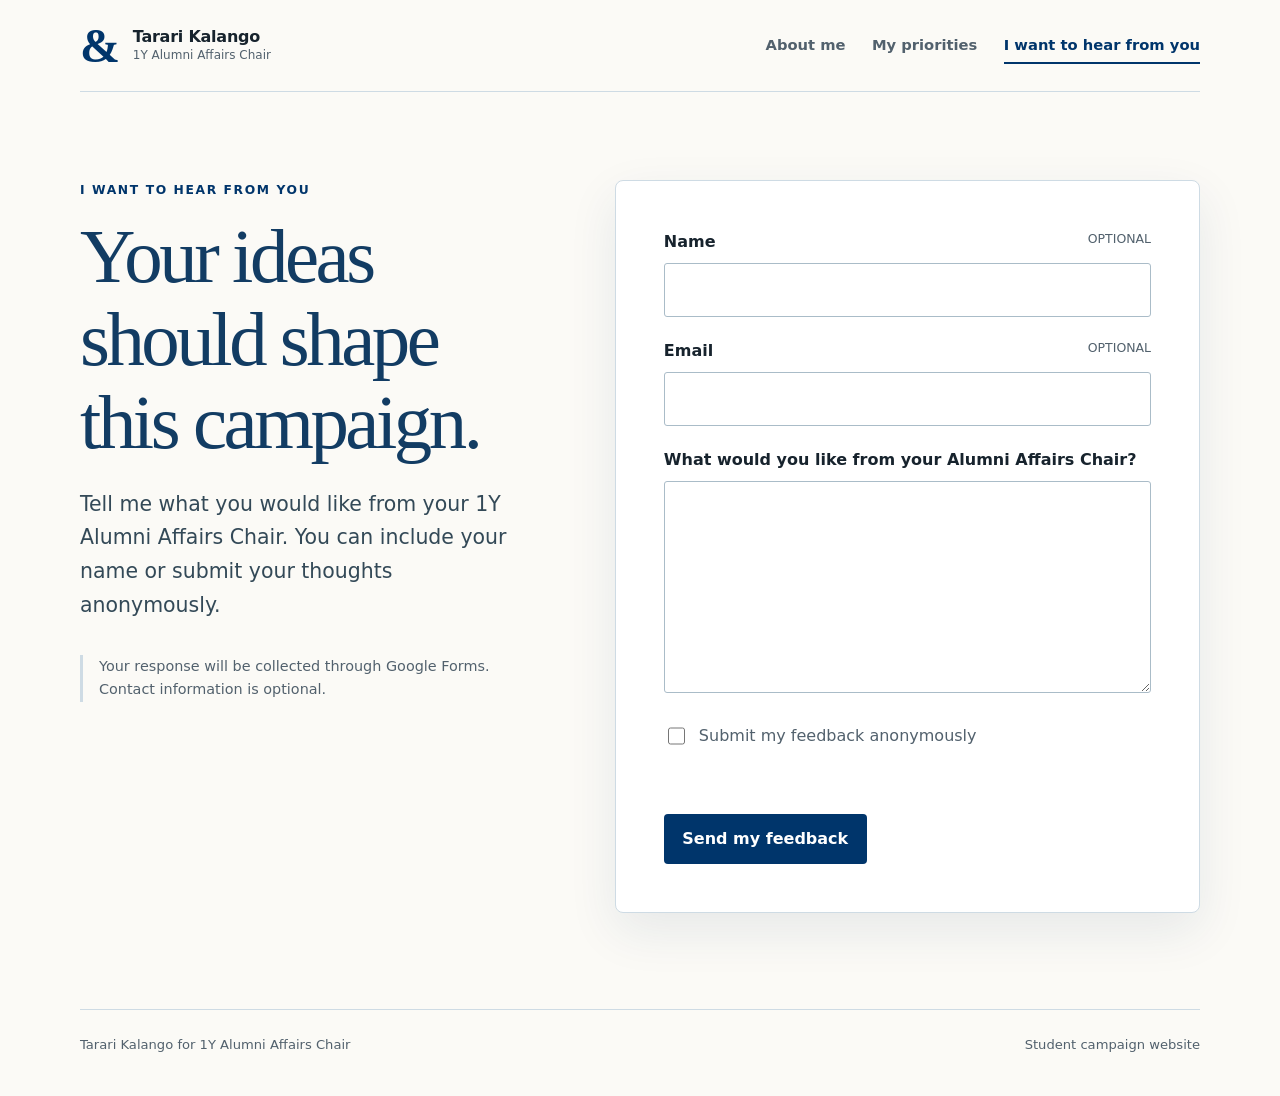
==== feedback.html @ 5b860056 "Create campaign website" ====
<!doctype html>
<html lang="en">
<head>
  <meta charset="utf-8">
  <meta name="viewport" content="width=device-width, initial-scale=1">
  <meta name="description" content="Share your ideas with Tarari Kalango's campaign for 1Y Alumni Affairs Chair.">
  <title>I Want to Hear from You | Tarari Kalango</title>
  <link rel="stylesheet" href="assets/styles.css">
  <script src="assets/site.js" defer></script>
</head>
<body>
  <a class="skip-link" href="#main">Skip to content</a>
  <header class="site-header">
    <a class="brand" href="index.html" aria-label="Tarari Kalango campaign home">
      <span class="brand-mark" aria-hidden="true">&amp;</span>
      <span><strong>Tarari Kalango</strong><small>1Y Alumni Affairs Chair</small></span>
    </a>
    <button class="menu-toggle" type="button" aria-expanded="false" aria-controls="site-nav">Menu</button>
    <nav id="site-nav" class="site-nav" aria-label="Primary navigation">
      <a href="index.html">About me</a>
      <a href="priorities.html">My priorities</a>
      <a href="feedback.html" aria-current="page">I want to hear from you</a>
    </nav>
  </header>

  <main id="main">
    <section class="feedback-layout">
      <div class="feedback-copy">
        <p class="eyebrow">I want to hear from you</p>
        <h1>Your ideas should shape this campaign.</h1>
        <p class="lede">Tell me what you would like from your 1Y Alumni Affairs Chair. You can include your name or submit your thoughts anonymously.</p>
        <p class="privacy-note">Your response will be collected through Google Forms. Contact information is optional.</p>
      </div>

      <form class="feedback-form" id="feedback-form" data-needs-google-form>
        <div class="field">
          <label for="name">Name <span>Optional</span></label>
          <input id="name" name="name" type="text" autocomplete="name">
        </div>
        <div class="field">
          <label for="email">Email <span>Optional</span></label>
          <input id="email" name="email" type="email" autocomplete="email" inputmode="email">
        </div>
        <div class="field">
          <label for="message">What would you like from your Alumni Affairs Chair?</label>
          <textarea id="message" name="message" rows="7" required></textarea>
        </div>
        <label class="checkbox-field">
          <input id="anonymous" name="anonymous" type="checkbox">
          <span>Submit my feedback anonymously</span>
        </label>
        <p class="form-status" id="form-status" role="status" aria-live="polite"></p>
        <button class="button" type="submit">Send my feedback</button>
      </form>
    </section>
  </main>

  <footer class="site-footer">
    <p>Tarari Kalango for 1Y Alumni Affairs Chair</p>
    <p class="fine-print">Student campaign website</p>
  </footer>
</body>
</html>
---- assets/styles.css ----
:root {
  --yale-blue: #00356b;
  --blue-ink: #123c63;
  --blue-pale: #eaf2f7;
  --blue-mist: #f4f8fb;
  --cream: #fbfaf6;
  --ink: #17232d;
  --muted: #52616d;
  --line: #cedbe4;
  --white: #ffffff;
  --max-width: 1120px;
  --shadow: 0 18px 50px rgba(18, 60, 99, 0.09);
}

* { box-sizing: border-box; }

html { scroll-behavior: smooth; }

body {
  margin: 0;
  color: var(--ink);
  background: var(--cream);
  font-family: Inter, ui-sans-serif, system-ui, -apple-system, BlinkMacSystemFont, "Segoe UI", sans-serif;
  line-height: 1.65;
}

a { color: inherit; }

img { display: block; max-width: 100%; }

.skip-link {
  position: fixed;
  left: 1rem;
  top: -5rem;
  z-index: 100;
  padding: 0.7rem 1rem;
  background: var(--yale-blue);
  color: var(--white);
}

.skip-link:focus { top: 1rem; }

.site-header {
  width: min(calc(100% - 3rem), var(--max-width));
  min-height: 92px;
  margin: 0 auto;
  display: flex;
  align-items: center;
  justify-content: space-between;
  gap: 2rem;
  border-bottom: 1px solid var(--line);
}

.brand {
  display: inline-flex;
  align-items: center;
  gap: 0.8rem;
  text-decoration: none;
  line-height: 1.15;
}

.brand-mark {
  color: var(--yale-blue);
  font-family: Georgia, "Times New Roman", serif;
  font-size: 3rem;
  font-weight: 700;
  line-height: 1;
}

.brand strong, .brand small { display: block; }
.brand strong { letter-spacing: -0.015em; }
.brand small { margin-top: 0.2rem; color: var(--muted); font-size: 0.75rem; }

.site-nav { display: flex; align-items: center; gap: 1.65rem; }

.site-nav a {
  position: relative;
  padding: 0.6rem 0;
  color: var(--muted);
  font-size: 0.92rem;
  font-weight: 650;
  text-decoration: none;
}

.site-nav a:hover, .site-nav a[aria-current="page"] { color: var(--yale-blue); }

.site-nav a[aria-current="page"]::after {
  content: "";
  position: absolute;
  left: 0;
  right: 0;
  bottom: 0.2rem;
  height: 2px;
  background: var(--yale-blue);
}

.menu-toggle {
  display: none;
  border: 1px solid var(--line);
  border-radius: 999px;
  padding: 0.55rem 0.85rem;
  background: var(--white);
  color: var(--ink);
  font: inherit;
  font-weight: 700;
}

main { width: min(calc(100% - 3rem), var(--max-width)); margin: 0 auto; }

.hero {
  min-height: calc(100vh - 190px);
  padding: 5rem 0 6rem;
  align-items: center;
}

.about-grid { display: grid; grid-template-columns: minmax(280px, 0.88fr) 1.12fr; gap: clamp(3rem, 7vw, 7rem); }

.portrait-frame {
  position: relative;
  overflow: hidden;
  aspect-ratio: 4 / 5;
  border-radius: 48% 48% 0.8rem 0.8rem;
  background: var(--blue-pale);
  box-shadow: var(--shadow);
}

.portrait-frame::before {
  content: "&";
  position: absolute;
  right: -0.15em;
  bottom: -0.5em;
  z-index: 0;
  color: rgba(0, 53, 107, 0.08);
  font: 700 22rem/1 Georgia, serif;
}

.portrait-frame img { position: relative; z-index: 1; width: 100%; height: 100%; object-fit: cover; }

.eyebrow {
  margin: 0 0 1rem;
  color: var(--yale-blue);
  font-size: 0.77rem;
  font-weight: 800;
  letter-spacing: 0.13em;
  text-transform: uppercase;
}

h1, h2 { margin-top: 0; color: var(--blue-ink); font-family: Georgia, "Times New Roman", serif; font-weight: 500; line-height: 1.08; }
h1 { max-width: 760px; margin-bottom: 1.4rem; font-size: clamp(3.2rem, 7vw, 6rem); letter-spacing: -0.045em; }
h2 { font-size: clamp(2rem, 4vw, 3.2rem); letter-spacing: -0.03em; }

.lede { max-width: 720px; color: #334957; font-size: clamp(1.1rem, 1.8vw, 1.28rem); }
.hero-copy > p:not(.eyebrow) { max-width: 650px; }

.button-row { display: flex; align-items: center; flex-wrap: wrap; gap: 1.35rem; margin-top: 2rem; }

.button {
  display: inline-flex;
  align-items: center;
  justify-content: center;
  min-height: 48px;
  border: 0;
  border-radius: 4px;
  padding: 0.75rem 1.15rem;
  background: var(--yale-blue);
  color: var(--white);
  font: inherit;
  font-weight: 750;
  text-decoration: none;
  cursor: pointer;
}

.button:hover { background: var(--blue-ink); }
.text-link { color: var(--yale-blue); font-weight: 750; text-underline-offset: 0.2em; }

.page-intro { padding: 5.5rem 0 3.5rem; }
.page-intro h1 { max-width: 900px; }

.priority-list { display: grid; grid-template-columns: repeat(3, 1fr); gap: 1.3rem; padding-bottom: 5rem; }

.priority-card {
  min-height: 360px;
  padding: 2rem;
  border: 1px solid var(--line);
  border-radius: 0.5rem;
  background: var(--blue-mist);
}

.priority-card:nth-child(2) { background: #f2f5ed; }
.priority-card:nth-child(3) { background: #f7f1e9; }
.priority-number { display: block; margin-bottom: 4rem; color: var(--muted); font-size: 0.78rem; font-weight: 800; }
.priority-card h2 { font-size: clamp(2.1rem, 3vw, 3rem); }
.priority-card p { color: var(--muted); }

.som-amp { display: inline-block; color: var(--yale-blue); font-size: 1.2em; font-weight: 700; }

.callout {
  margin-bottom: 5rem;
  padding: 2.2rem 2.5rem;
  display: flex;
  align-items: center;
  justify-content: space-between;
  gap: 2rem;
  border-radius: 0.5rem;
  background: var(--blue-pale);
}

.callout h2 { max-width: 700px; margin-bottom: 0; font-size: clamp(1.8rem, 3vw, 2.8rem); }

.feedback-layout { display: grid; grid-template-columns: 0.85fr 1.15fr; gap: clamp(3rem, 8vw, 8rem); padding: 5.5rem 0 6rem; }
.feedback-copy h1 { font-size: clamp(3rem, 6vw, 5.5rem); }
.privacy-note { margin-top: 2rem; padding-left: 1rem; border-left: 3px solid var(--line); color: var(--muted); font-size: 0.9rem; }

.feedback-form { padding: clamp(1.5rem, 4vw, 3rem); border: 1px solid var(--line); border-radius: 0.5rem; background: var(--white); box-shadow: var(--shadow); }
.field { margin-bottom: 1.35rem; }
.field label { display: flex; justify-content: space-between; gap: 1rem; margin-bottom: 0.45rem; font-weight: 750; }
.field label span { color: var(--muted); font-size: 0.78rem; font-weight: 500; text-transform: uppercase; }

input[type="text"], input[type="email"], textarea {
  width: 100%;
  border: 1px solid #aabcc8;
  border-radius: 3px;
  padding: 0.8rem;
  background: var(--white);
  color: var(--ink);
  font: inherit;
}

textarea { resize: vertical; }
input:focus, textarea:focus, button:focus-visible, a:focus-visible { outline: 3px solid rgba(0, 82, 155, 0.28); outline-offset: 2px; }
.checkbox-field { display: flex; align-items: flex-start; gap: 0.65rem; margin: 0.25rem 0 1.5rem; color: var(--muted); }
.checkbox-field input { width: 1.1rem; height: 1.1rem; margin-top: 0.25rem; accent-color: var(--yale-blue); }
.form-status { min-height: 1.5rem; color: #85372b; font-weight: 650; }

.site-footer {
  width: min(calc(100% - 3rem), var(--max-width));
  margin: 0 auto;
  padding: 1.5rem 0 2.5rem;
  display: flex;
  justify-content: space-between;
  gap: 2rem;
  border-top: 1px solid var(--line);
  color: var(--muted);
  font-size: 0.82rem;
}

.site-footer p { margin: 0; }

@media (max-width: 820px) {
  .site-header { position: relative; min-height: 78px; }
  .menu-toggle { display: inline-flex; }
  .site-nav {
    display: none;
    position: absolute;
    z-index: 20;
    top: calc(100% + 0.5rem);
    left: 0;
    right: 0;
    padding: 0.75rem 1rem;
    flex-direction: column;
    align-items: stretch;
    gap: 0;
    border: 1px solid var(--line);
    border-radius: 0.5rem;
    background: var(--white);
    box-shadow: var(--shadow);
  }
  .site-nav.is-open { display: flex; }
  .site-nav a[aria-current="page"]::after { right: auto; width: 2rem; }
  .hero, .feedback-layout { padding: 3.5rem 0 4rem; }
  .about-grid, .feedback-layout { grid-template-columns: 1fr; gap: 3rem; }
  .portrait-frame { width: min(100%, 460px); }
  .priority-list { grid-template-columns: 1fr; }
  .priority-card { min-height: auto; }
  .priority-number { margin-bottom: 2rem; }
  .callout { align-items: flex-start; flex-direction: column; }
}

@media (max-width: 520px) {
  .site-header, main, .site-footer { width: min(calc(100% - 2rem), var(--max-width)); }
  .brand small { display: none; }
  .brand-mark { font-size: 2.5rem; }
  h1 { font-size: 3.25rem; }
  .page-intro { padding-top: 3.5rem; }
  .site-footer { flex-direction: column; gap: 0.35rem; }
}

@media (prefers-reduced-motion: reduce) {
  html { scroll-behavior: auto; }
}
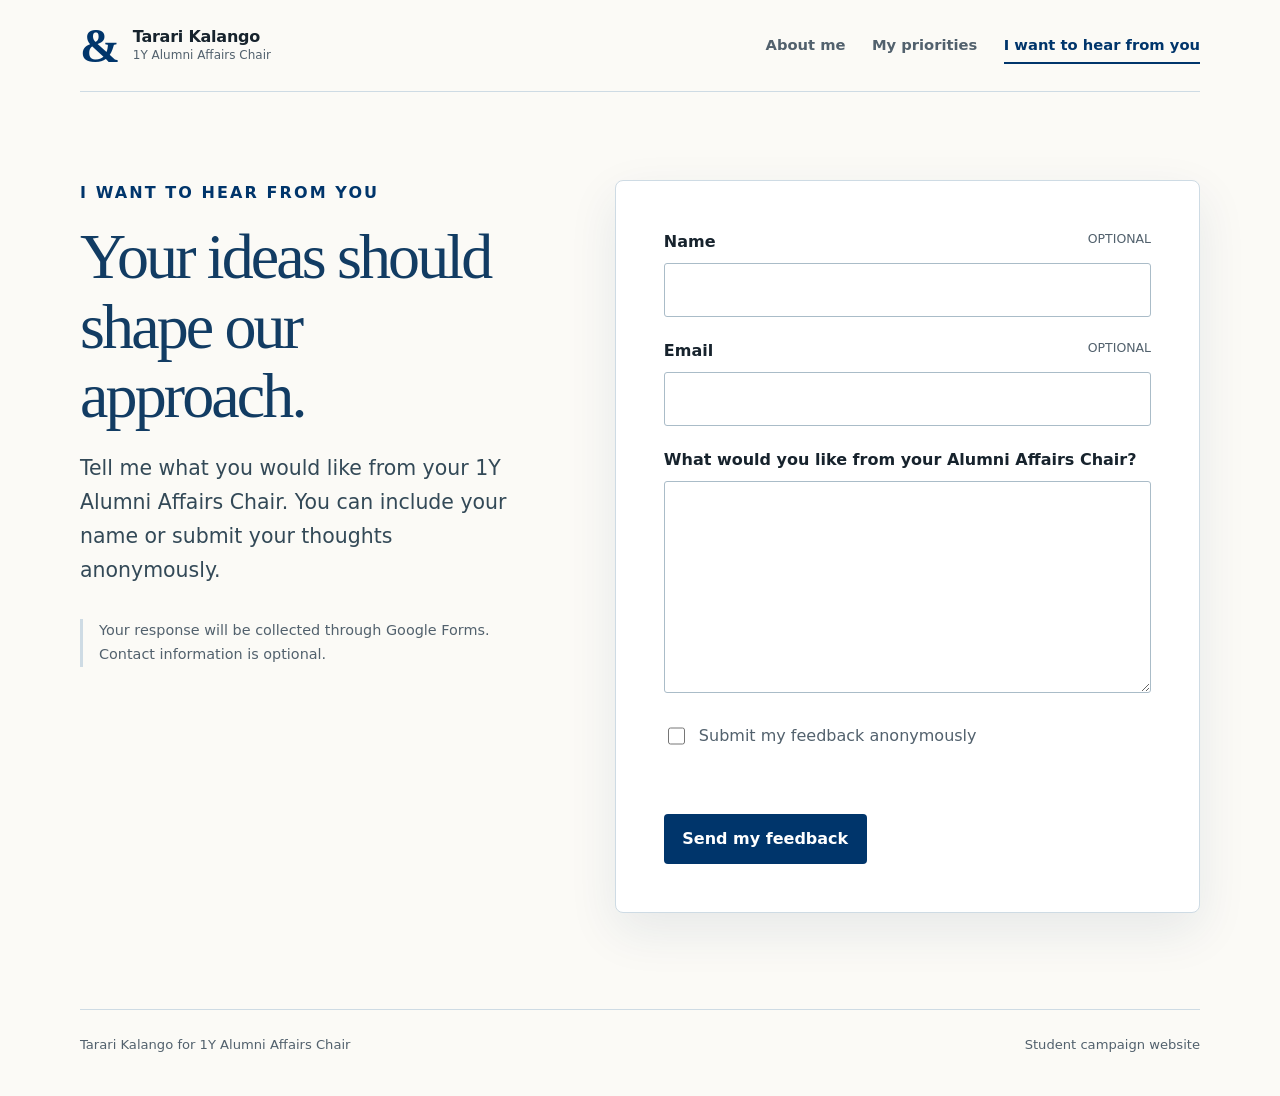
==== commit e5b51367: "Revise feedback page headline" ====
--- a/feedback.html
+++ b/feedback.html
@@ -27,7 +27,7 @@
     <section class="feedback-layout">
       <div class="feedback-copy">
         <p class="eyebrow">I want to hear from you</p>
-        <h1>Your ideas should shape this campaign.</h1>
+        <h1>Your ideas should shape our approach.</h1>
         <p class="lede">Tell me what you would like from your 1Y Alumni Affairs Chair. You can include your name or submit your thoughts anonymously.</p>
         <p class="privacy-note">Your response will be collected through Google Forms. Contact information is optional.</p>
       </div>
--- a/assets/styles.css
+++ b/assets/styles.css
@@ -139,14 +139,14 @@
 .eyebrow {
   margin: 0 0 1rem;
   color: var(--yale-blue);
-  font-size: 0.77rem;
+  font-size: 1rem;
   font-weight: 800;
   letter-spacing: 0.13em;
   text-transform: uppercase;
 }
 
 h1, h2 { margin-top: 0; color: var(--blue-ink); font-family: Georgia, "Times New Roman", serif; font-weight: 500; line-height: 1.08; }
-h1 { max-width: 760px; margin-bottom: 1.4rem; font-size: clamp(3.2rem, 7vw, 6rem); letter-spacing: -0.045em; }
+h1 { max-width: 760px; margin-bottom: 1.4rem; font-size: clamp(2.8rem, 5vw, 4.5rem); letter-spacing: -0.045em; }
 h2 { font-size: clamp(2rem, 4vw, 3.2rem); letter-spacing: -0.03em; }
 
 .lede { max-width: 720px; color: #334957; font-size: clamp(1.1rem, 1.8vw, 1.28rem); }
@@ -181,6 +181,8 @@
 .priority-card {
   min-height: 360px;
   padding: 2rem;
+  display: flex;
+  flex-direction: column;
   border: 1px solid var(--line);
   border-radius: 0.5rem;
   background: var(--blue-mist);
@@ -189,8 +191,8 @@
 .priority-card:nth-child(2) { background: #f2f5ed; }
 .priority-card:nth-child(3) { background: #f7f1e9; }
 .priority-number { display: block; margin-bottom: 4rem; color: var(--muted); font-size: 0.78rem; font-weight: 800; }
-.priority-card h2 { font-size: clamp(2.1rem, 3vw, 3rem); }
-.priority-card p { color: var(--muted); }
+.priority-card h2 { min-height: 2.16em; margin-bottom: 1rem; font-size: clamp(2.1rem, 3vw, 3rem); }
+.priority-card p { margin-top: 0; color: var(--muted); }
 
 .som-amp { display: inline-block; color: var(--yale-blue); font-size: 1.2em; font-weight: 700; }
 
@@ -208,7 +210,6 @@
 .callout h2 { max-width: 700px; margin-bottom: 0; font-size: clamp(1.8rem, 3vw, 2.8rem); }
 
 .feedback-layout { display: grid; grid-template-columns: 0.85fr 1.15fr; gap: clamp(3rem, 8vw, 8rem); padding: 5.5rem 0 6rem; }
-.feedback-copy h1 { font-size: clamp(3rem, 6vw, 5.5rem); }
 .privacy-note { margin-top: 2rem; padding-left: 1rem; border-left: 3px solid var(--line); color: var(--muted); font-size: 0.9rem; }
 
 .feedback-form { padding: clamp(1.5rem, 4vw, 3rem); border: 1px solid var(--line); border-radius: 0.5rem; background: var(--white); box-shadow: var(--shadow); }
@@ -272,6 +273,7 @@
   .portrait-frame { width: min(100%, 460px); }
   .priority-list { grid-template-columns: 1fr; }
   .priority-card { min-height: auto; }
+  .priority-card h2 { min-height: auto; }
   .priority-number { margin-bottom: 2rem; }
   .callout { align-items: flex-start; flex-direction: column; }
 }
@@ -280,7 +282,6 @@
   .site-header, main, .site-footer { width: min(calc(100% - 2rem), var(--max-width)); }
   .brand small { display: none; }
   .brand-mark { font-size: 2.5rem; }
-  h1 { font-size: 3.25rem; }
   .page-intro { padding-top: 3.5rem; }
   .site-footer { flex-direction: column; gap: 0.35rem; }
 }
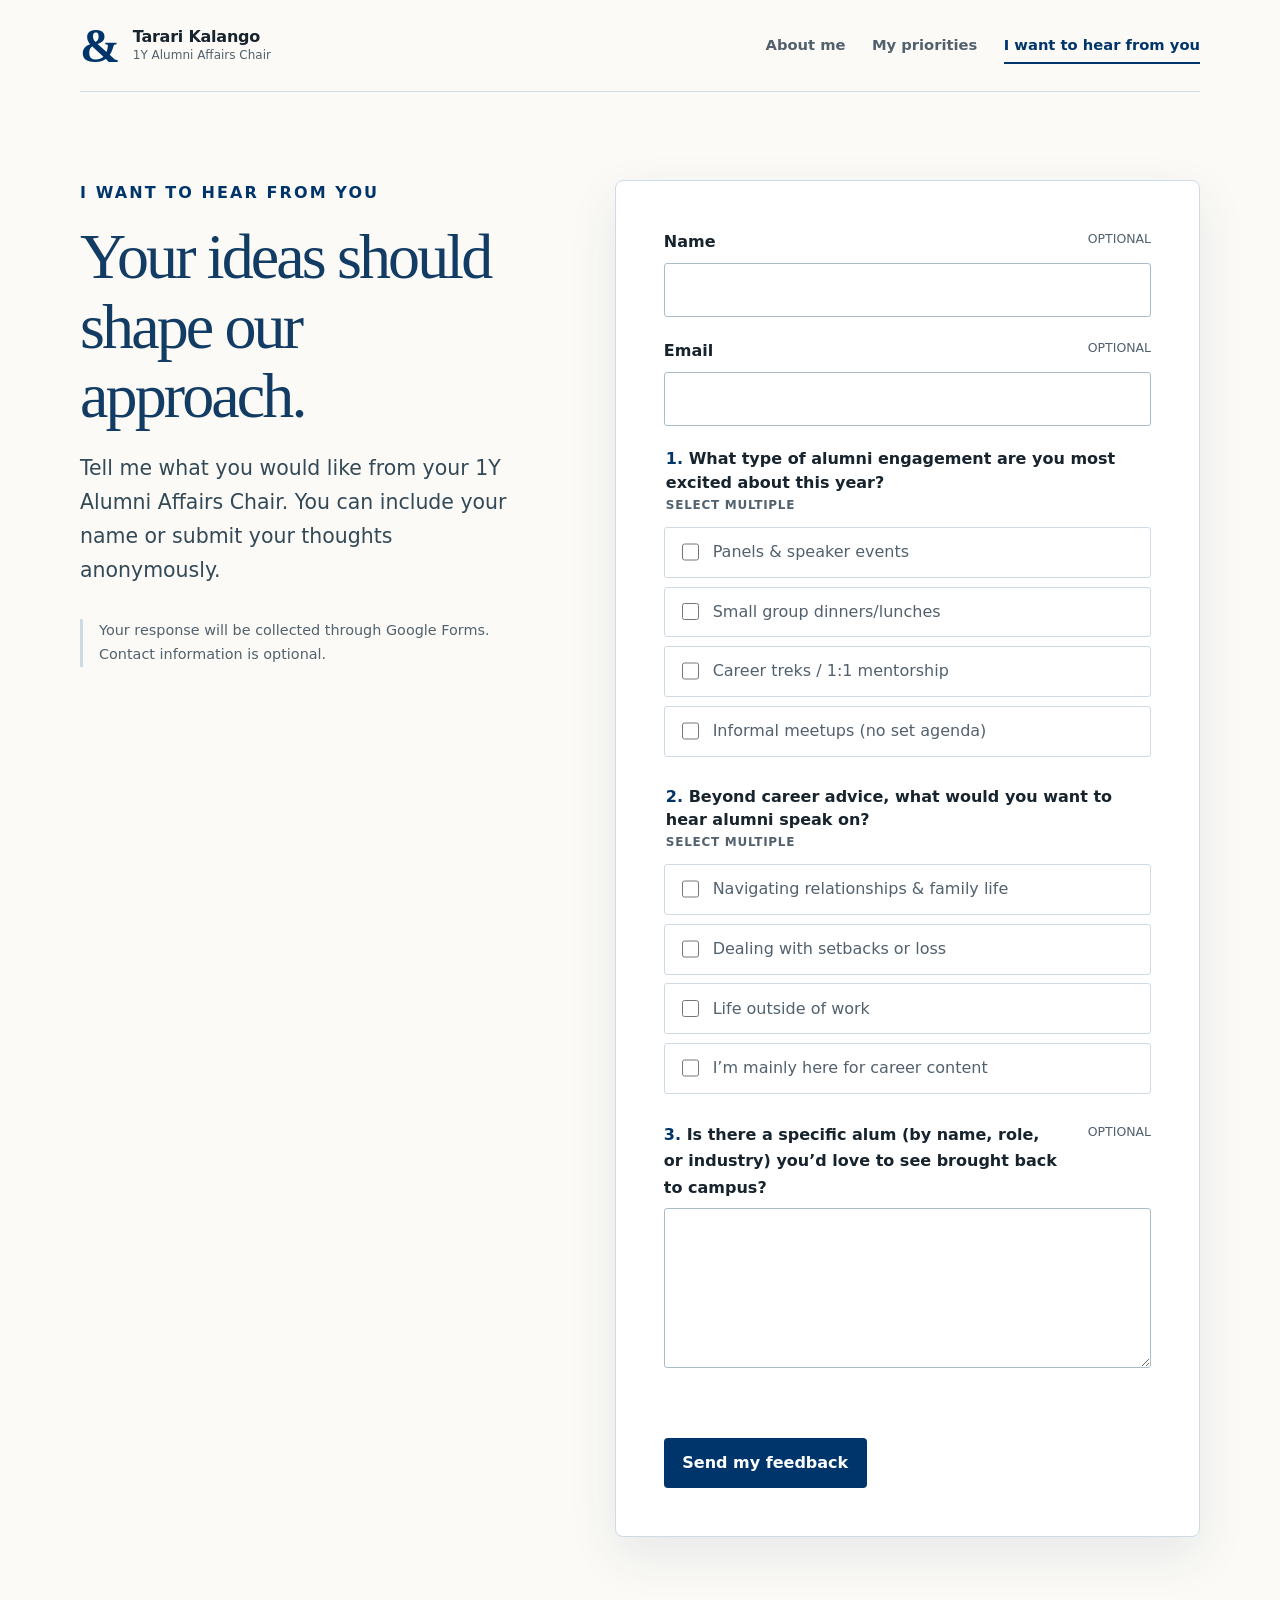
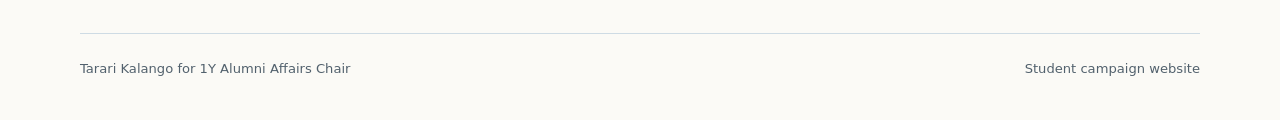
==== commit f88addc7: "Expand alumni feedback questionnaire" ====
--- a/feedback.html
+++ b/feedback.html
@@ -34,21 +34,37 @@
 
       <form class="feedback-form" id="feedback-form" data-needs-google-form>
         <div class="field">
-          <label for="name">Name <span>Optional</span></label>
+          <label for="name">Name <span class="optional">Optional</span></label>
           <input id="name" name="name" type="text" autocomplete="name">
         </div>
         <div class="field">
-          <label for="email">Email <span>Optional</span></label>
+          <label for="email">Email <span class="optional">Optional</span></label>
           <input id="email" name="email" type="email" autocomplete="email" inputmode="email">
         </div>
+        <fieldset class="choice-group">
+          <legend><span class="question-number">1.</span> What type of alumni engagement are you most excited about this year? <span class="instruction">Select multiple</span></legend>
+          <div class="choice-list">
+            <label class="checkbox-field"><input name="engagement" type="checkbox" value="Panels &amp; speaker events"><span>Panels &amp; speaker events</span></label>
+            <label class="checkbox-field"><input name="engagement" type="checkbox" value="Small group dinners/lunches"><span>Small group dinners/lunches</span></label>
+            <label class="checkbox-field"><input name="engagement" type="checkbox" value="Career treks / 1:1 mentorship"><span>Career treks / 1:1 mentorship</span></label>
+            <label class="checkbox-field"><input name="engagement" type="checkbox" value="Informal meetups (no set agenda)"><span>Informal meetups (no set agenda)</span></label>
+          </div>
+        </fieldset>
+
+        <fieldset class="choice-group">
+          <legend><span class="question-number">2.</span> Beyond career advice, what would you want to hear alumni speak on? <span class="instruction">Select multiple</span></legend>
+          <div class="choice-list">
+            <label class="checkbox-field"><input name="alumni-topics" type="checkbox" value="Navigating relationships &amp; family life"><span>Navigating relationships &amp; family life</span></label>
+            <label class="checkbox-field"><input name="alumni-topics" type="checkbox" value="Dealing with setbacks or loss"><span>Dealing with setbacks or loss</span></label>
+            <label class="checkbox-field"><input name="alumni-topics" type="checkbox" value="Life outside of work"><span>Life outside of work</span></label>
+            <label class="checkbox-field"><input name="alumni-topics" type="checkbox" value="I'm mainly here for career content"><span>I’m mainly here for career content</span></label>
+          </div>
+        </fieldset>
+
         <div class="field">
-          <label for="message">What would you like from your Alumni Affairs Chair?</label>
-          <textarea id="message" name="message" rows="7" required></textarea>
+          <label for="alum"><span class="field-question"><span class="question-number">3.</span> Is there a specific alum (by name, role, or industry) you’d love to see brought back to campus?</span> <span class="optional">Optional</span></label>
+          <textarea id="alum" name="alum" rows="5"></textarea>
         </div>
-        <label class="checkbox-field">
-          <input id="anonymous" name="anonymous" type="checkbox">
-          <span>Submit my feedback anonymously</span>
-        </label>
         <p class="form-status" id="form-status" role="status" aria-live="polite"></p>
         <button class="button" type="submit">Send my feedback</button>
       </form>
--- a/assets/styles.css
+++ b/assets/styles.css
@@ -191,7 +191,7 @@
 .priority-card:nth-child(2) { background: #f2f5ed; }
 .priority-card:nth-child(3) { background: #f7f1e9; }
 .priority-number { display: block; margin-bottom: 4rem; color: var(--muted); font-size: 0.78rem; font-weight: 800; }
-.priority-card h2 { min-height: 2.16em; margin-bottom: 1rem; font-size: clamp(2.1rem, 3vw, 3rem); }
+.priority-card h2 { margin-bottom: 1rem; font-size: clamp(1.75rem, 2.75vw, 2.5rem); white-space: nowrap; }
 .priority-card p { margin-top: 0; color: var(--muted); }
 
 .som-amp { display: inline-block; color: var(--yale-blue); font-size: 1.2em; font-weight: 700; }
@@ -215,7 +215,8 @@
 .feedback-form { padding: clamp(1.5rem, 4vw, 3rem); border: 1px solid var(--line); border-radius: 0.5rem; background: var(--white); box-shadow: var(--shadow); }
 .field { margin-bottom: 1.35rem; }
 .field label { display: flex; justify-content: space-between; gap: 1rem; margin-bottom: 0.45rem; font-weight: 750; }
-.field label span { color: var(--muted); font-size: 0.78rem; font-weight: 500; text-transform: uppercase; }
+.field label .optional { color: var(--muted); font-size: 0.78rem; font-weight: 500; text-transform: uppercase; }
+.field-question { max-width: 82%; }
 
 input[type="text"], input[type="email"], textarea {
   width: 100%;
@@ -229,7 +230,13 @@
 
 textarea { resize: vertical; }
 input:focus, textarea:focus, button:focus-visible, a:focus-visible { outline: 3px solid rgba(0, 82, 155, 0.28); outline-offset: 2px; }
-.checkbox-field { display: flex; align-items: flex-start; gap: 0.65rem; margin: 0.25rem 0 1.5rem; color: var(--muted); }
+.choice-group { min-width: 0; margin: 0 0 1.75rem; padding: 0; border: 0; }
+.choice-group legend { margin-bottom: 0.8rem; color: var(--ink); font-weight: 750; line-height: 1.45; }
+.question-number { color: var(--yale-blue); }
+.instruction { display: block; margin-top: 0.2rem; color: var(--muted); font-size: 0.75rem; font-weight: 600; letter-spacing: 0.06em; text-transform: uppercase; }
+.choice-list { display: grid; gap: 0.55rem; }
+.checkbox-field { display: flex; align-items: flex-start; gap: 0.65rem; margin: 0; padding: 0.7rem 0.8rem; border: 1px solid var(--line); border-radius: 3px; color: var(--muted); cursor: pointer; }
+.checkbox-field:hover { border-color: #91a9b9; background: var(--blue-mist); }
 .checkbox-field input { width: 1.1rem; height: 1.1rem; margin-top: 0.25rem; accent-color: var(--yale-blue); }
 .form-status { min-height: 1.5rem; color: #85372b; font-weight: 650; }
 
@@ -246,6 +253,11 @@
 }
 
 .site-footer p { margin: 0; }
+
+@media (max-width: 980px) {
+  .priority-list { grid-template-columns: 1fr; }
+  .priority-card { min-height: auto; }
+}
 
 @media (max-width: 820px) {
   .site-header { position: relative; min-height: 78px; }
@@ -271,9 +283,6 @@
   .hero, .feedback-layout { padding: 3.5rem 0 4rem; }
   .about-grid, .feedback-layout { grid-template-columns: 1fr; gap: 3rem; }
   .portrait-frame { width: min(100%, 460px); }
-  .priority-list { grid-template-columns: 1fr; }
-  .priority-card { min-height: auto; }
-  .priority-card h2 { min-height: auto; }
   .priority-number { margin-bottom: 2rem; }
   .callout { align-items: flex-start; flex-direction: column; }
 }
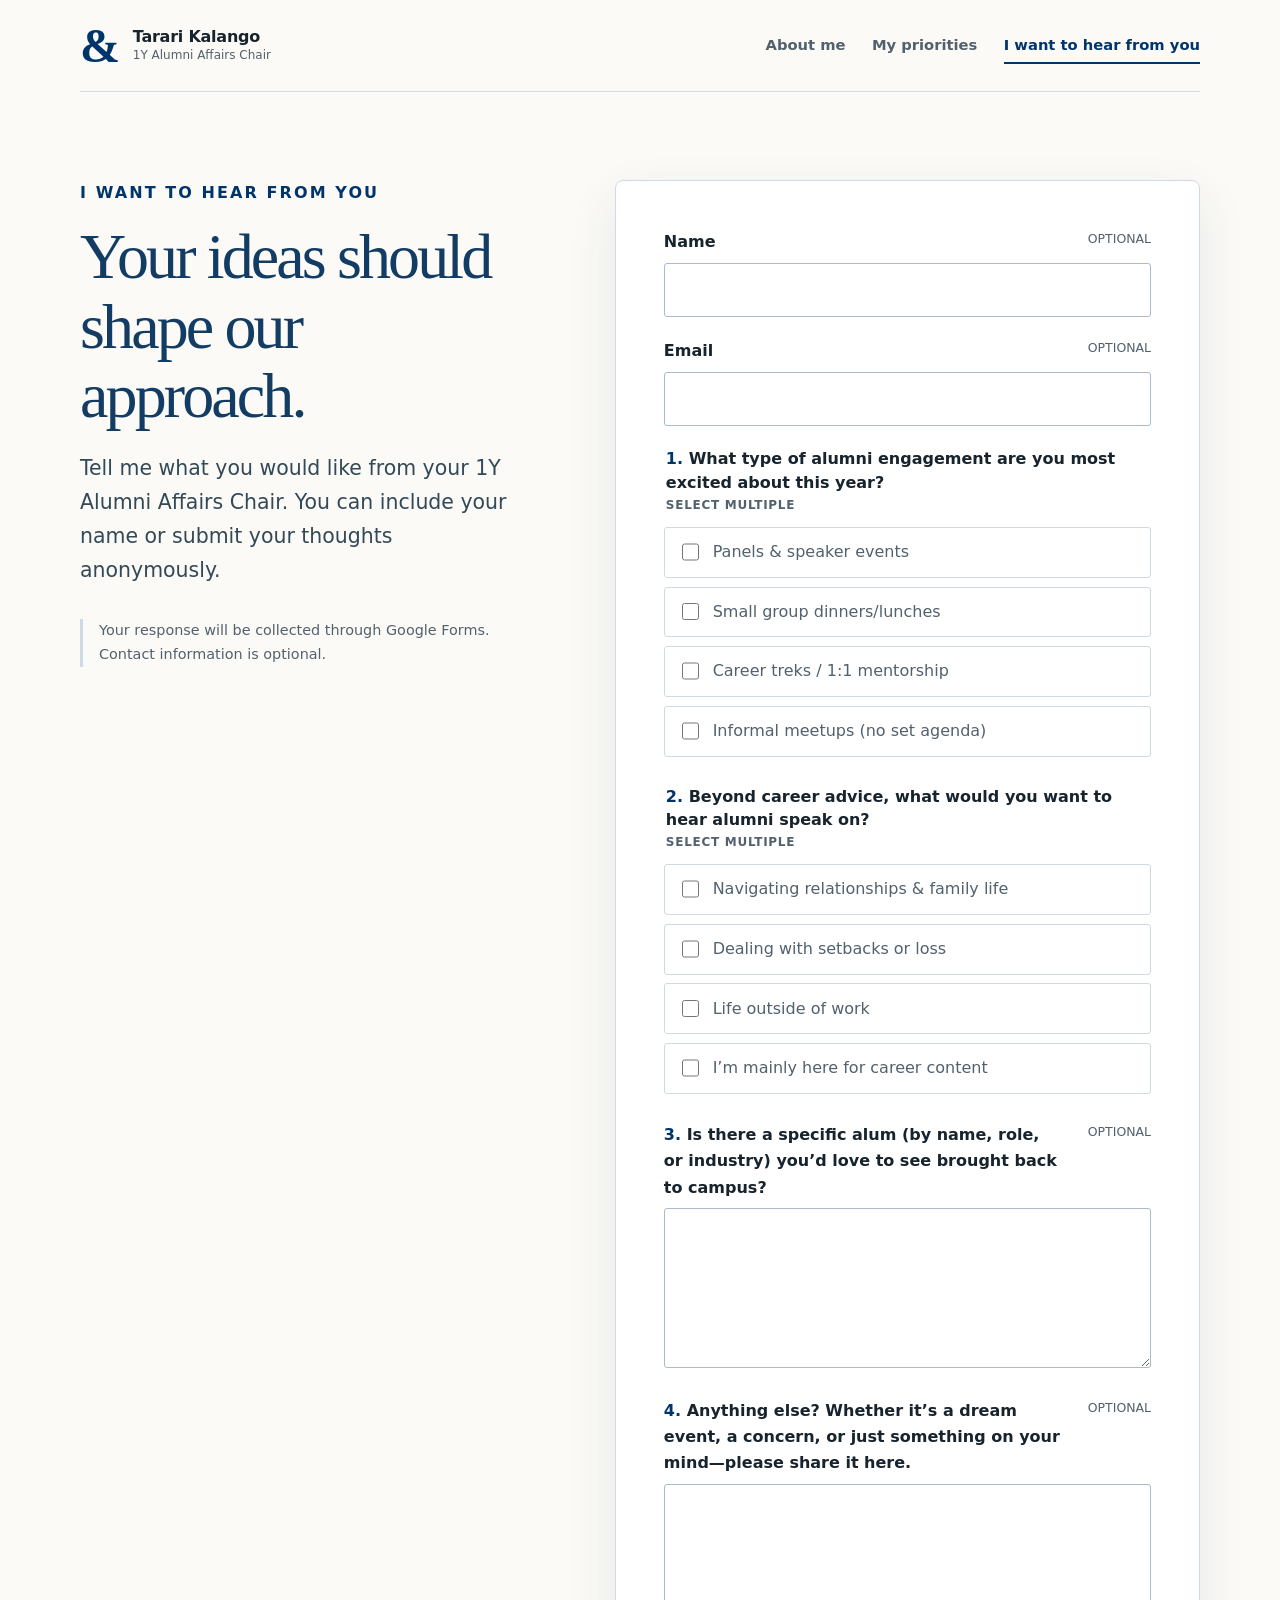
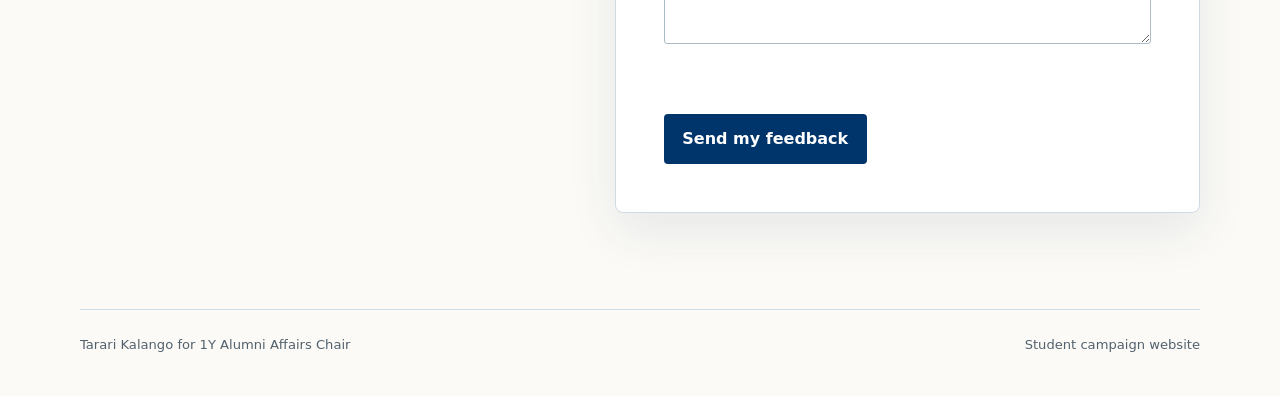
==== commit d288a019: "Add open feedback question" ====
--- a/feedback.html
+++ b/feedback.html
@@ -65,6 +65,10 @@
           <label for="alum"><span class="field-question"><span class="question-number">3.</span> Is there a specific alum (by name, role, or industry) you’d love to see brought back to campus?</span> <span class="optional">Optional</span></label>
           <textarea id="alum" name="alum" rows="5"></textarea>
         </div>
+        <div class="field">
+          <label for="anything-else"><span class="field-question"><span class="question-number">4.</span> Anything else? Whether it’s a dream event, a concern, or just something on your mind—please share it here.</span> <span class="optional">Optional</span></label>
+          <textarea id="anything-else" name="anything-else" rows="5"></textarea>
+        </div>
         <p class="form-status" id="form-status" role="status" aria-live="polite"></p>
         <button class="button" type="submit">Send my feedback</button>
       </form>
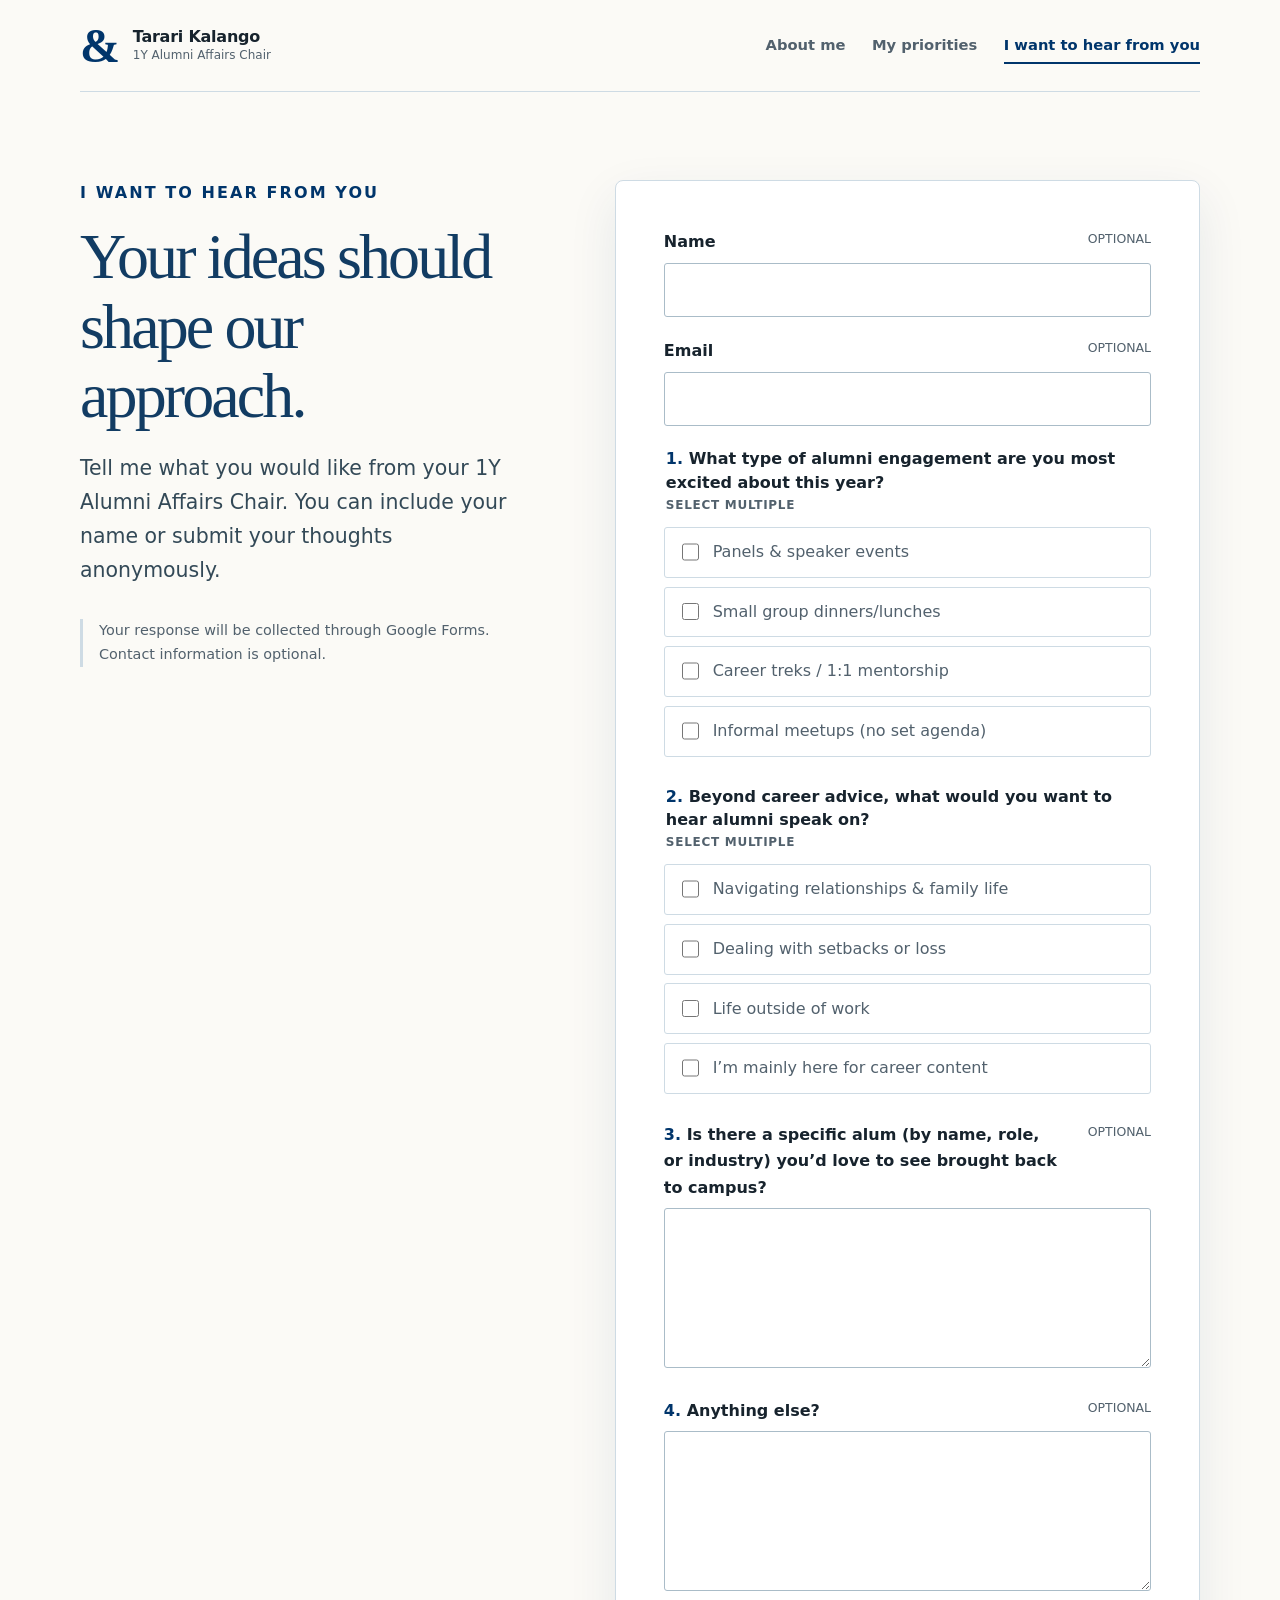
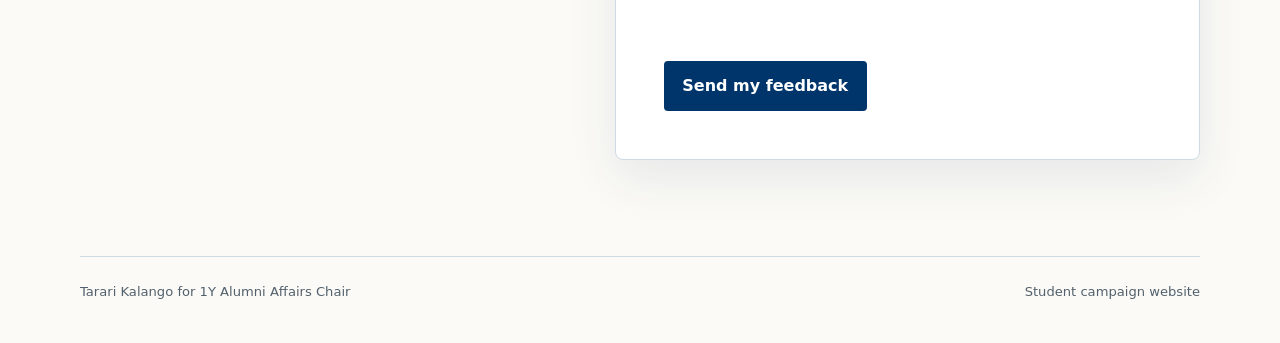
==== commit 6565f0a2: "Shorten final feedback prompt" ====
--- a/feedback.html
+++ b/feedback.html
@@ -66,7 +66,7 @@
           <textarea id="alum" name="alum" rows="5"></textarea>
         </div>
         <div class="field">
-          <label for="anything-else"><span class="field-question"><span class="question-number">4.</span> Anything else? Whether it’s a dream event, a concern, or just something on your mind—please share it here.</span> <span class="optional">Optional</span></label>
+          <label for="anything-else"><span class="field-question"><span class="question-number">4.</span> Anything else?</span> <span class="optional">Optional</span></label>
           <textarea id="anything-else" name="anything-else" rows="5"></textarea>
         </div>
         <p class="form-status" id="form-status" role="status" aria-live="polite"></p>
